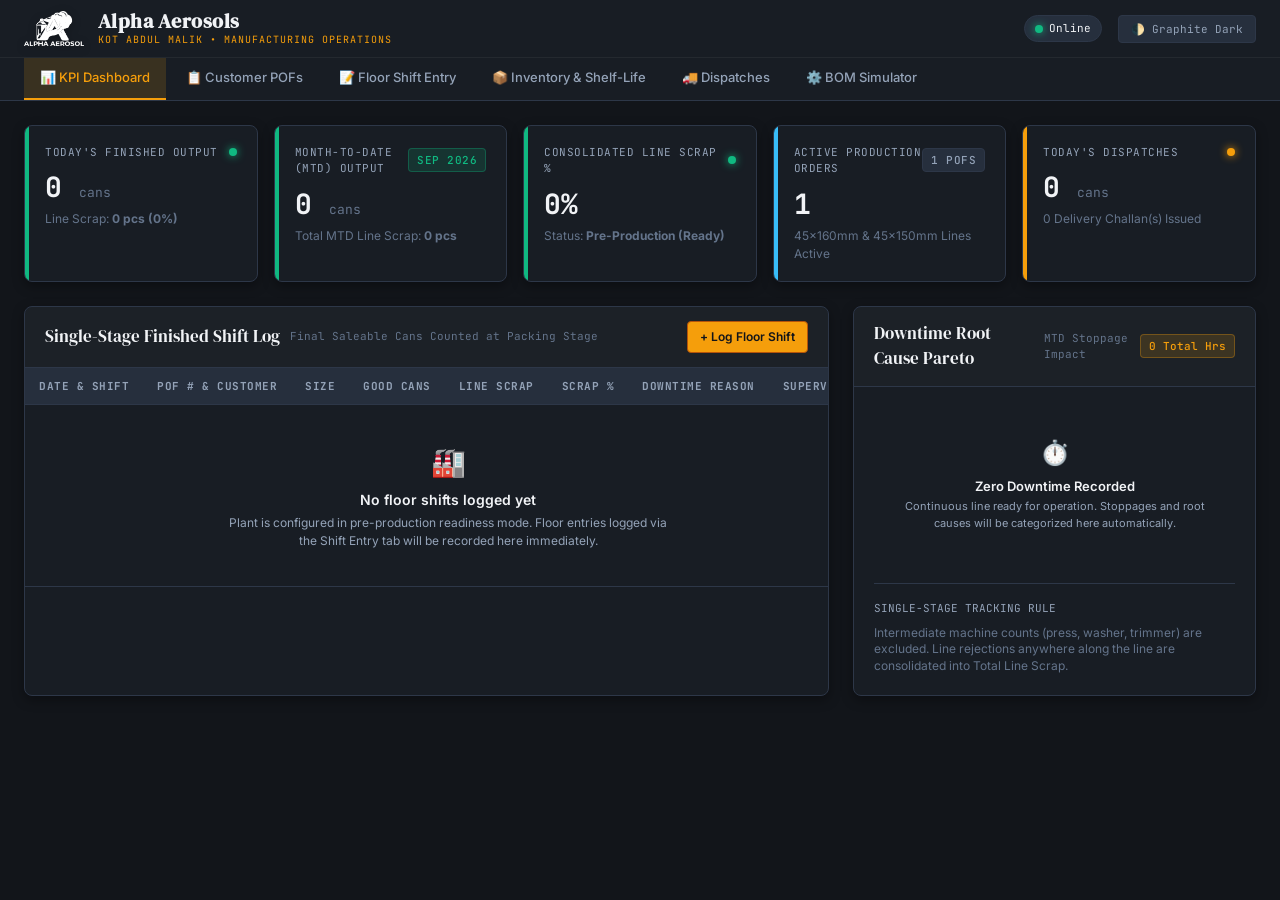
==== aerosol.html @ 7f688cb4 "feat: integrate logo, pre-production 0-entry baseline, and GitHub Pages/Vercel deployment" ====
<!DOCTYPE html>
<html lang="en" data-theme="dark">
<head>
  <meta charset="UTF-8">
  <meta name="viewport" content="width=device-width, initial-scale=1.0">
  <meta name="theme-color" content="#12151a">
  <title>Alpha Aerosols — Factory Operations Portal</title>
  <link rel="manifest" href="./manifest.json">
  <link rel="icon" type="image/png" href="./icon-192.png">
  <link rel="apple-touch-icon" href="./apple-touch-icon.png">
  <link rel="preconnect" href="https://fonts.googleapis.com">
  <link rel="preconnect" href="https://fonts.gstatic.com" crossorigin>
  <link href="https://fonts.googleapis.com/css2?family=DM+Serif+Display&family=Inter:wght@400;500;600;700&family=JetBrains+Mono:wght@400;500;600;700&display=swap" rel="stylesheet">
  <link rel="stylesheet" href="./css/app.css">
</head>
<body>

  <!-- Top Header Navigation -->
  <header class="app-header">
    <div class="header-top">
      <div class="brand-group">
        <img id="header-logo" src="./logo_dark.png" alt="Alpha Aerosols Logo" class="brand-logo-img">
        <div>
          <h1 class="brand-title">Alpha Aerosols</h1>
          <div class="brand-subtitle">Kot Abdul Malik • Manufacturing Operations</div>
        </div>
      </div>

      <div class="header-meta">
        <div class="status-pill" title="Plant Operating Mode">
          <span class="status-dot emerald" id="connection-status-dot"></span>
          <span id="connection-status-text">Online</span>
        </div>
        <span id="offline-queue-badge" class="badge badge-amber" style="display: none; cursor: pointer;" onclick="syncPendingShifts()" title="Click to manually push queued shifts">0 queued</span>
        <button class="theme-toggle-btn" onclick="toggleTheme()" id="theme-toggle-btn">
          🌓 <span id="theme-toggle-label">Graphite Dark</span>
        </button>
      </div>
    </div>

    <!-- Navigation Bar Tabs -->
    <nav class="nav-bar" id="main-nav">
      <a href="#dashboard" class="nav-tab active">
        <span>📊 KPI Dashboard</span>
      </a>
      <a href="#orders" class="nav-tab">
        <span>📋 Customer POFs</span>
      </a>
      <a href="#entry" class="nav-tab">
        <span>📝 Floor Shift Entry</span>
      </a>
      <a href="#inventory" class="nav-tab">
        <span>📦 Inventory & Shelf-Life</span>
      </a>
      <a href="#dispatches" class="nav-tab">
        <span>🚚 Dispatches</span>
      </a>
      <a href="#simulator" class="nav-tab">
        <span>⚙️ BOM Simulator</span>
      </a>
    </nav>
  </header>

  <!-- Main View Container -->
  <main class="app-container">
    <section id="view-dashboard" class="view-section active"></section>
    <section id="view-orders" class="view-section"></section>
    <section id="view-entry" class="view-section"></section>
    <section id="view-inventory" class="view-section"></section>
    <section id="view-dispatches" class="view-section"></section>
    <section id="view-simulator" class="view-section"></section>
  </main>

  <!-- Modal: Create New Order (POF) -->
  <div id="modal-new-order" class="modal-backdrop">
    <div class="modal-dialog">
      <div class="modal-header">
        <h3 style="font-family: var(--font-display); font-size: 18px;">Create New Production Order (POF)</h3>
        <button type="button" class="btn btn-secondary" style="padding: 4px 8px;" onclick="closeNewOrderModal()">✕</button>
      </div>
      <form onsubmit="submitNewOrder(event)">
        <div class="modal-body form-grid">
          <div class="form-group">
            <label class="form-label">POF Number</label>
            <input type="text" name="pof_number" class="form-input" placeholder="e.g. POF-2026-084" required>
          </div>
          <div class="form-group">
            <label class="form-label">Customer Name</label>
            <input type="text" name="customer_name" class="form-input" placeholder="e.g. L'Oreal CareLine" required>
          </div>
          <div class="form-group">
            <label class="form-label">Product Name & Description</label>
            <input type="text" name="product_name" class="form-input" placeholder="e.g. Deodorant Spray 150ml" required>
          </div>
          <div class="form-group">
            <label class="form-label">Container Size</label>
            <select name="product_size" class="form-select">
              <option value="45x160mm">45 x 160 mm (Primary Standard, 0.40mm)</option>
              <option value="45x150mm">45 x 150 mm (Alternate Standard, 0.35mm)</option>
            </select>
          </div>
          <div class="form-group">
            <label class="form-label">Order Quantity (Cans)</label>
            <input type="number" name="order_qty" class="form-input" value="100000" min="1000" required>
          </div>
          <div class="form-group">
            <label class="form-label">Tolerance % (Standard ±5%)</label>
            <input type="number" step="0.5" name="tolerance_pct" class="form-input" value="5" min="0" max="15" required>
          </div>
          <div class="form-group">
            <label class="form-label">Order Date</label>
            <input type="date" name="order_date" class="form-input" required>
          </div>
          <div class="form-group">
            <label class="form-label">Delivery Due Date</label>
            <input type="date" name="due_date" class="form-input" required>
          </div>
          <div class="form-group" style="grid-column: 1 / -1;">
            <label class="form-label">Artwork Proof Reference</label>
            <input type="text" name="artwork_ref" class="form-input" placeholder="e.g. ART-2026-REV2">
          </div>
          <div class="form-group" style="grid-column: 1 / -1;">
            <label class="form-label">Operational Notes</label>
            <textarea name="notes" class="form-textarea" rows="2" placeholder="Coating specs, delivery remarks..."></textarea>
          </div>
        </div>
        <div class="modal-footer">
          <button type="button" class="btn btn-secondary" onclick="closeNewOrderModal()">Cancel</button>
          <button type="submit" class="btn btn-primary">Create Order</button>
        </div>
      </form>
    </div>
  </div>

  <!-- Modal: Issue Delivery Challan -->
  <div id="modal-new-dispatch" class="modal-backdrop">
    <div class="modal-dialog">
      <div class="modal-header">
        <h3 style="font-family: var(--font-display); font-size: 18px;">Issue Delivery Challan & Gate Pass</h3>
        <button type="button" class="btn btn-secondary" style="padding: 4px 8px;" onclick="closeNewDispatchModal()">✕</button>
      </div>
      <form onsubmit="submitNewDispatch(event)">
        <div class="modal-body form-grid">
          <div class="form-group">
            <label class="form-label">Challan Number</label>
            <input type="text" name="challan_number" class="form-input" placeholder="e.g. DC-2026-043" required>
          </div>
          <div class="form-group">
            <label class="form-label">Dispatch Date</label>
            <input type="date" name="dispatch_date" class="form-input" required>
          </div>
          <div class="form-group" style="grid-column: 1 / -1;">
            <label class="form-label">Select Active POF #</label>
            <select name="pof_id" class="form-select" id="dispatch-pof-select" required onchange="handleDispatchPofChange(this)">
              <!-- Filled dynamically -->
            </select>
          </div>
          <div class="form-group">
            <label class="form-label">Dispatched Cans (pcs)</label>
            <input type="number" name="dispatched_cans" class="form-input" placeholder="e.g. 35000" min="1" required>
          </div>
          <div class="form-group">
            <label class="form-label">Carton Count</label>
            <input type="number" name="carton_count" class="form-input" placeholder="e.g. 175" min="1" required>
          </div>
          <div class="form-group">
            <label class="form-label">Pallet Count</label>
            <input type="number" name="pallet_count" class="form-input" placeholder="e.g. 12" min="1" required>
          </div>
          <div class="form-group">
            <label class="form-label">Vehicle Registration #</label>
            <input type="text" name="vehicle_number" class="form-input" placeholder="e.g. LES-4412" required>
          </div>
          <div class="form-group">
            <label class="form-label">Driver Name</label>
            <input type="text" name="driver_name" class="form-input" placeholder="e.g. Muhammad Akram">
          </div>
          <div class="form-group">
            <label class="form-label">Receiver Party</label>
            <input type="text" name="receiver_party" class="form-input" placeholder="e.g. Golden Pearl Cosmetics" required>
          </div>
        </div>
        <div class="modal-footer">
          <button type="button" class="btn btn-secondary" onclick="closeNewDispatchModal()">Cancel</button>
          <button type="submit" class="btn btn-primary">Authorize & Dispatch</button>
        </div>
      </form>
    </div>
  </div>

  <!-- Toast Container -->
  <div id="toast-container" class="toast-container"></div>

  <!-- Scripts -->
  <script src="./js/state.js"></script>
  <script src="./js/components/dashboard.js"></script>
  <script src="./js/components/orders.js"></script>
  <script src="./js/components/shift_entry.js"></script>
  <script src="./js/components/inventory.js"></script>
  <script src="./js/components/dispatches.js"></script>
  <script src="./js/components/simulator.js"></script>
  <script src="./js/router.js"></script>

  <!-- PWA Service Worker Registration -->
  <script>
    if ('serviceWorker' in navigator) {
      window.addEventListener('load', () => {
        navigator.serviceWorker.register('./sw.js').then((reg) => {
          reg.addEventListener('updatefound', () => {
            const newWorker = reg.installing;
            newWorker.addEventListener('statechange', () => {
              if (newWorker.state === 'installed' && navigator.serviceWorker.controller) {
                // Subtle non-disruptive update notification toast
                const toast = document.createElement('div');
                toast.className = 'toast amber';
                toast.innerHTML = `<span>App updated — <strong style="cursor:pointer; text-decoration:underline;" id="btn-refresh-pwa">Tap to Refresh</strong></span>`;
                document.getElementById('toast-container')?.appendChild(toast);
                document.getElementById('btn-refresh-pwa')?.addEventListener('click', () => {
                  newWorker.postMessage({ action: 'skipWaiting' });
                  window.location.reload();
                });
              }
            });
          });
        }).catch((err) => console.warn('SW registration failed:', err));
      });
    }

    // Populate modal dropdowns when data loads
    window.addEventListener('app:state-changed', (e) => {
      const orders = e.detail?.orders || [];
      const dispSelect = document.getElementById('dispatch-pof-select');
      if (dispSelect) {
        dispSelect.innerHTML = orders.map(o => `
          <option value="${o.id}">${o.pof_number} — ${o.customer_name} (${formatNumber(o.order_qty)} cans)</option>
        `).join('');
        if (typeof handleDispatchPofChange === 'function' && dispSelect.value) {
          handleDispatchPofChange(dispSelect);
        }
      }
      const today = new Date().toISOString().split('T')[0];
      const ordDate = document.querySelector('#modal-new-order input[name="order_date"]');
      if (ordDate && !ordDate.value) ordDate.value = today;
      const dispDate = document.querySelector('#modal-new-dispatch input[name="dispatch_date"]');
      if (dispDate && !dispDate.value) dispDate.value = today;
    });
  </script>
</body>
</html>
---- css/app.css ----
/* ==========================================================================
   ALPHA AEROSOLS (KOT ABDUL MALIK) — INDUSTRIAL DESIGN SYSTEM
   Bespoke Industrial Aesthetic (Graphite / Aluminum Steel / Amber / Emerald)
   ========================================================================== */

:root {
  --font-display: 'DM Serif Display', Georgia, serif;
  --font-ui: 'Inter', -apple-system, BlinkMacSystemFont, 'Segoe UI', Roboto, sans-serif;
  --font-mono: 'JetBrains Mono', 'SFMono-Regular', Consolas, monospace;

  /* Theme: Brushed Graphite Dark (Default) */
  --bg-base: #12151a;
  --bg-surface: #181d24;
  --bg-surface-elevated: #202732;
  --bg-subtle: #262f3d;
  --border-subtle: #2d3748;
  --border-strong: #3f4d63;

  --text-main: #f1f3f6;
  --text-muted: #94a3b8;
  --text-dim: #64748b;

  --color-amber: #f59e0b;
  --color-amber-dark: #b45309;
  --color-amber-glow: rgba(245, 158, 11, 0.15);

  --color-emerald: #10b981;
  --color-emerald-dark: #047857;
  --color-emerald-glow: rgba(16, 185, 129, 0.15);

  --color-danger: #ef4444;
  --color-danger-glow: rgba(239, 68, 68, 0.15);

  --color-steel: #718096;
  --color-blue: #38bdf8;

  --shadow-card: 0 4px 12px rgba(0, 0, 0, 0.35);
  --shadow-elevated: 0 8px 24px rgba(0, 0, 0, 0.45);
  --radius-sm: 4px;
  --radius-md: 8px;
  --radius-lg: 12px;
  --transition-fast: 0.15s ease;
}

[data-theme="light"] {
  --bg-base: #f1f3f6;
  --bg-surface: #ffffff;
  --bg-surface-elevated: #f8fafc;
  --bg-subtle: #e2e8f0;
  --border-subtle: #cbd5e1;
  --border-strong: #94a3b8;

  --text-main: #0f172a;
  --text-muted: #475569;
  --text-dim: #64748b;

  --color-amber-glow: rgba(245, 158, 11, 0.22);
  --color-emerald-glow: rgba(16, 185, 129, 0.22);
  --color-danger-glow: rgba(239, 68, 68, 0.22);
  --shadow-card: 0 2px 8px rgba(0, 0, 0, 0.08);
  --shadow-elevated: 0 6px 16px rgba(0, 0, 0, 0.12);
}

* {
  box-sizing: border-box;
  margin: 0;
  padding: 0;
}

body {
  background-color: var(--bg-base);
  color: var(--text-main);
  font-family: var(--font-ui);
  font-size: 14px;
  line-height: 1.5;
  min-height: 100vh;
  display: flex;
  flex-direction: column;
  -webkit-font-smoothing: antialiased;
}

/* ================= Top App Header ================= */
.app-header {
  background: var(--bg-surface);
  border-bottom: 1px solid var(--border-subtle);
  position: sticky;
  top: 0;
  z-index: 100;
  backdrop-filter: blur(8px);
}

.header-top {
  display: flex;
  align-items: center;
  justify-content: space-between;
  padding: 10px 24px;
  border-bottom: 1px solid rgba(255, 255, 255, 0.05);
}

.brand-group {
  display: flex;
  align-items: center;
  gap: 14px;
}

.brand-logo-mark {
  width: 36px;
  height: 36px;
  background: linear-gradient(135deg, #2d3748, #1a202c);
  border: 1px solid var(--color-amber);
  border-radius: var(--radius-sm);
  display: flex;
  align-items: center;
  justify-content: center;
  font-family: var(--font-display);
  font-size: 20px;
  font-weight: bold;
  color: var(--color-amber);
  box-shadow: 0 0 10px var(--color-amber-glow);
}

.brand-logo-img {
  height: 36px;
  width: auto;
  max-width: 140px;
  display: block;
  object-fit: contain;
  filter: drop-shadow(0 2px 4px rgba(0, 0, 0, 0.25));
  transition: transform 0.2s ease-in-out;
}

.brand-logo-img:hover {
  transform: scale(1.04);
}

.brand-title {
  font-family: var(--font-display);
  font-size: 20px;
  letter-spacing: 0.5px;
  color: var(--text-main);
  line-height: 1.1;
}

.brand-subtitle {
  font-family: var(--font-mono);
  font-size: 10px;
  text-transform: uppercase;
  letter-spacing: 1px;
  color: var(--color-amber);
}

.header-meta {
  display: flex;
  align-items: center;
  gap: 16px;
}

.status-pill {
  display: inline-flex;
  align-items: center;
  gap: 6px;
  background: var(--bg-subtle);
  border: 1px solid var(--border-subtle);
  padding: 4px 10px;
  border-radius: 20px;
  font-family: var(--font-mono);
  font-size: 11px;
}

.status-dot {
  width: 8px;
  height: 8px;
  border-radius: 50%;
  background-color: var(--color-emerald);
  box-shadow: 0 0 8px var(--color-emerald);
}

.status-dot.amber {
  background-color: var(--color-amber);
  box-shadow: 0 0 8px var(--color-amber);
}

.status-dot.red {
  background-color: var(--color-danger);
  box-shadow: 0 0 8px var(--color-danger);
}

.theme-toggle-btn {
  background: var(--bg-subtle);
  border: 1px solid var(--border-subtle);
  color: var(--text-muted);
  padding: 6px 12px;
  border-radius: var(--radius-sm);
  cursor: pointer;
  font-family: var(--font-mono);
  font-size: 11px;
  transition: all var(--transition-fast);
}

.theme-toggle-btn:hover {
  color: var(--text-main);
  border-color: var(--color-amber);
}

/* ================= Navigation Tabs ================= */
.nav-bar {
  display: flex;
  gap: 4px;
  padding: 0 24px;
  overflow-x: auto;
}

.nav-tab {
  display: inline-flex;
  align-items: center;
  gap: 8px;
  padding: 10px 16px;
  color: var(--text-muted);
  text-decoration: none;
  font-weight: 500;
  font-size: 13px;
  border-bottom: 2px solid transparent;
  transition: all var(--transition-fast);
  white-space: nowrap;
}

.nav-tab:hover {
  color: var(--text-main);
}

.nav-tab.active {
  color: var(--color-amber);
  border-bottom-color: var(--color-amber);
  background: var(--color-amber-glow);
}

.nav-badge {
  font-family: var(--font-mono);
  font-size: 10px;
  padding: 2px 6px;
  border-radius: 10px;
  background: var(--bg-subtle);
  color: var(--text-muted);
}

/* ================= Main View Container ================= */
.app-container {
  flex: 1;
  max-width: 1400px;
  width: 100%;
  margin: 0 auto;
  padding: 24px;
}

.view-section {
  display: none;
  animation: fadeIn 0.2s ease-in-out;
}

.view-section.active {
  display: block;
}

@keyframes fadeIn {
  from { opacity: 0; transform: translateY(4px); }
  to { opacity: 1; transform: translateY(0); }
}

/* ================= Cards & Panels ================= */
.panel {
  background: var(--bg-surface);
  border: 1px solid var(--border-subtle);
  border-radius: var(--radius-md);
  box-shadow: var(--shadow-card);
  margin-bottom: 24px;
  overflow: hidden;
}

.panel-header {
  padding: 14px 20px;
  border-bottom: 1px solid var(--border-subtle);
  display: flex;
  align-items: center;
  justify-content: space-between;
  background: rgba(255, 255, 255, 0.015);
}

.panel-title {
  font-family: var(--font-display);
  font-size: 17px;
  color: var(--text-main);
  display: flex;
  align-items: center;
  gap: 10px;
}

.panel-title small {
  font-family: var(--font-mono);
  font-size: 11px;
  color: var(--text-dim);
  font-weight: normal;
}

.panel-body {
  padding: 20px;
}

/* ================= KPI Grid ================= */
.kpi-grid {
  display: grid;
  grid-template-columns: repeat(auto-fit, minmax(220px, 1fr));
  gap: 16px;
  margin-bottom: 24px;
}

.kpi-card {
  background: var(--bg-surface);
  border: 1px solid var(--border-subtle);
  border-radius: var(--radius-md);
  padding: 18px 20px;
  box-shadow: var(--shadow-card);
  position: relative;
  overflow: hidden;
  transition: transform var(--transition-fast), border-color var(--transition-fast);
}

.kpi-card:hover {
  border-color: var(--border-strong);
  transform: translateY(-2px);
}

.kpi-card::before {
  content: "";
  position: absolute;
  top: 0;
  left: 0;
  width: 4px;
  height: 100%;
  background: var(--border-subtle);
}

.kpi-card.amber::before { background: var(--color-amber); }
.kpi-card.emerald::before { background: var(--color-emerald); }
.kpi-card.blue::before { background: var(--color-blue); }
.kpi-card.red::before { background: var(--color-danger); }

.kpi-label {
  font-size: 11px;
  font-family: var(--font-mono);
  text-transform: uppercase;
  letter-spacing: 0.5px;
  color: var(--text-muted);
  display: flex;
  align-items: center;
  justify-content: space-between;
}

.kpi-value {
  font-family: var(--font-mono);
  font-size: 28px;
  font-weight: 700;
  color: var(--text-main);
  margin: 6px 0 2px 0;
}

.kpi-sub {
  font-size: 12px;
  color: var(--text-dim);
  display: flex;
  align-items: center;
  gap: 6px;
}

/* ================= Tables ================= */
.table-responsive {
  width: 100%;
  overflow-x: auto;
}

.data-table {
  width: 100%;
  border-collapse: collapse;
  font-size: 13px;
}

.data-table th {
  background: var(--bg-subtle);
  color: var(--text-muted);
  font-family: var(--font-mono);
  font-size: 11px;
  text-transform: uppercase;
  letter-spacing: 0.5px;
  padding: 10px 14px;
  text-align: left;
  border-bottom: 1px solid var(--border-subtle);
  white-space: nowrap;
}

.data-table th.num, .data-table td.num {
  text-align: right;
  font-family: var(--font-mono);
}

.data-table td {
  padding: 12px 14px;
  border-bottom: 1px solid var(--border-subtle);
  color: var(--text-main);
}

.data-table tr:hover td {
  background: rgba(255, 255, 255, 0.02);
}

/* ================= Badges & Indicators ================= */
.badge {
  display: inline-flex;
  align-items: center;
  gap: 5px;
  padding: 3px 8px;
  border-radius: var(--radius-sm);
  font-family: var(--font-mono);
  font-size: 11px;
  font-weight: 500;
  white-space: nowrap;
}

.badge-emerald {
  background: var(--color-emerald-glow);
  color: var(--color-emerald);
  border: 1px solid rgba(16, 185, 129, 0.3);
}

.badge-amber {
  background: var(--color-amber-glow);
  color: var(--color-amber);
  border: 1px solid rgba(245, 158, 11, 0.3);
}

.badge-red {
  background: var(--color-danger-glow);
  color: var(--color-danger);
  border: 1px solid rgba(239, 68, 68, 0.3);
}

.badge-steel {
  background: var(--bg-subtle);
  color: var(--text-muted);
  border: 1px solid var(--border-subtle);
}

.progress-bar-container {
  width: 100%;
  height: 6px;
  background: var(--bg-subtle);
  border-radius: 3px;
  overflow: hidden;
  margin-top: 4px;
}

.progress-bar-fill {
  height: 100%;
  background: var(--color-emerald);
  border-radius: 3px;
  transition: width 0.3s ease;
}

.progress-bar-fill.amber { background: var(--color-amber); }
.progress-bar-fill.red { background: var(--color-danger); }

/* ================= Forms & Inputs ================= */
.form-grid {
  display: grid;
  grid-template-columns: repeat(auto-fit, minmax(240px, 1fr));
  gap: 16px;
}

.form-group {
  display: flex;
  flex-direction: column;
  gap: 6px;
}

.form-label {
  font-family: var(--font-mono);
  font-size: 11px;
  text-transform: uppercase;
  letter-spacing: 0.5px;
  color: var(--text-muted);
}

.form-input, .form-select, .form-textarea {
  background: var(--bg-base);
  border: 1px solid var(--border-subtle);
  border-radius: var(--radius-sm);
  color: var(--text-main);
  padding: 10px 12px;
  font-family: var(--font-mono);
  font-size: 13px;
  outline: none;
  transition: border-color var(--transition-fast);
}

.form-input:focus, .form-select:focus, .form-textarea:focus {
  border-color: var(--color-amber);
  box-shadow: 0 0 0 2px var(--color-amber-glow);
}

.form-input-lg {
  font-size: 18px;
  font-weight: bold;
  padding: 12px 16px;
}

.btn {
  display: inline-flex;
  align-items: center;
  justify-content: center;
  gap: 8px;
  padding: 10px 18px;
  font-size: 13px;
  font-weight: 600;
  border-radius: var(--radius-sm);
  border: 1px solid transparent;
  cursor: pointer;
  transition: all var(--transition-fast);
  text-decoration: none;
}

.btn-primary {
  background: var(--color-amber);
  color: #12151a;
  border-color: var(--color-amber-dark);
}

.btn-primary:hover {
  background: #fbb034;
  box-shadow: 0 0 12px var(--color-amber-glow);
}

.btn-secondary {
  background: var(--bg-subtle);
  color: var(--text-main);
  border-color: var(--border-subtle);
}

.btn-secondary:hover {
  background: var(--bg-surface-elevated);
  border-color: var(--border-strong);
}

.btn-emerald {
  background: var(--color-emerald);
  color: #12151a;
}

.btn-emerald:hover {
  background: #34d399;
}

/* ================= Modals ================= */
.modal-backdrop {
  position: fixed;
  top: 0;
  left: 0;
  width: 100vw;
  height: 100vh;
  background: rgba(0, 0, 0, 0.7);
  backdrop-filter: blur(4px);
  display: none;
  align-items: center;
  justify-content: center;
  z-index: 200;
}

.modal-backdrop.active {
  display: flex;
}

.modal-dialog {
  background: var(--bg-surface);
  border: 1px solid var(--border-strong);
  border-radius: var(--radius-md);
  box-shadow: var(--shadow-elevated);
  max-width: 600px;
  width: 90%;
  max-height: 90vh;
  overflow-y: auto;
  animation: modalScale 0.2s ease;
}

@keyframes modalScale {
  from { transform: scale(0.95); opacity: 0; }
  to { transform: scale(1); opacity: 1; }
}

.modal-header {
  padding: 16px 20px;
  border-bottom: 1px solid var(--border-subtle);
  display: flex;
  align-items: center;
  justify-content: space-between;
}

.modal-body {
  padding: 20px;
}

.modal-footer {
  padding: 14px 20px;
  border-top: 1px solid var(--border-subtle);
  display: flex;
  align-items: center;
  justify-content: flex-end;
  gap: 12px;
}

/* ================= Toast Notification ================= */
.toast-container {
  position: fixed;
  bottom: 20px;
  right: 20px;
  z-index: 300;
  display: flex;
  flex-direction: column;
  gap: 10px;
}

.toast {
  background: var(--bg-surface-elevated);
  border: 1px solid var(--border-strong);
  border-radius: var(--radius-sm);
  padding: 12px 18px;
  box-shadow: var(--shadow-elevated);
  display: flex;
  align-items: center;
  gap: 12px;
  font-size: 13px;
  color: var(--text-main);
  animation: slideUp 0.25s ease;
}

.toast.amber { border-left: 4px solid var(--color-amber); }
.toast.emerald { border-left: 4px solid var(--color-emerald); }
.toast.red { border-left: 4px solid var(--color-danger); }

@keyframes slideUp {
  from { transform: translateY(20px); opacity: 0; }
  to { transform: translateY(0); opacity: 1; }
}

/* ================= Floor Logger Specifics ================= */
.shift-toggle-group {
  display: flex;
  gap: 10px;
  margin-bottom: 12px;
}

.shift-btn {
  flex: 1;
  padding: 14px;
  border-radius: var(--radius-sm);
  background: var(--bg-base);
  border: 1px solid var(--border-subtle);
  color: var(--text-muted);
  font-family: var(--font-mono);
  font-size: 14px;
  font-weight: bold;
  cursor: pointer;
  transition: all var(--transition-fast);
}

.shift-btn.active {
  background: var(--bg-surface-elevated);
  border-color: var(--color-amber);
  color: var(--color-amber);
  box-shadow: 0 0 10px var(--color-amber-glow);
}

.metric-highlight-box {
  background: var(--bg-base);
  border: 1px solid var(--border-subtle);
  border-radius: var(--radius-sm);
  padding: 16px;
  display: flex;
  justify-content: space-around;
  align-items: center;
  text-align: center;
}

/* Responsive adjustments */
@media (max-width: 768px) {
  .header-top { padding: 8px 14px; }
  .app-container { padding: 14px; }
  .kpi-grid { grid-template-columns: 1fr 1fr; }
  .nav-bar { padding: 0 14px; }
}
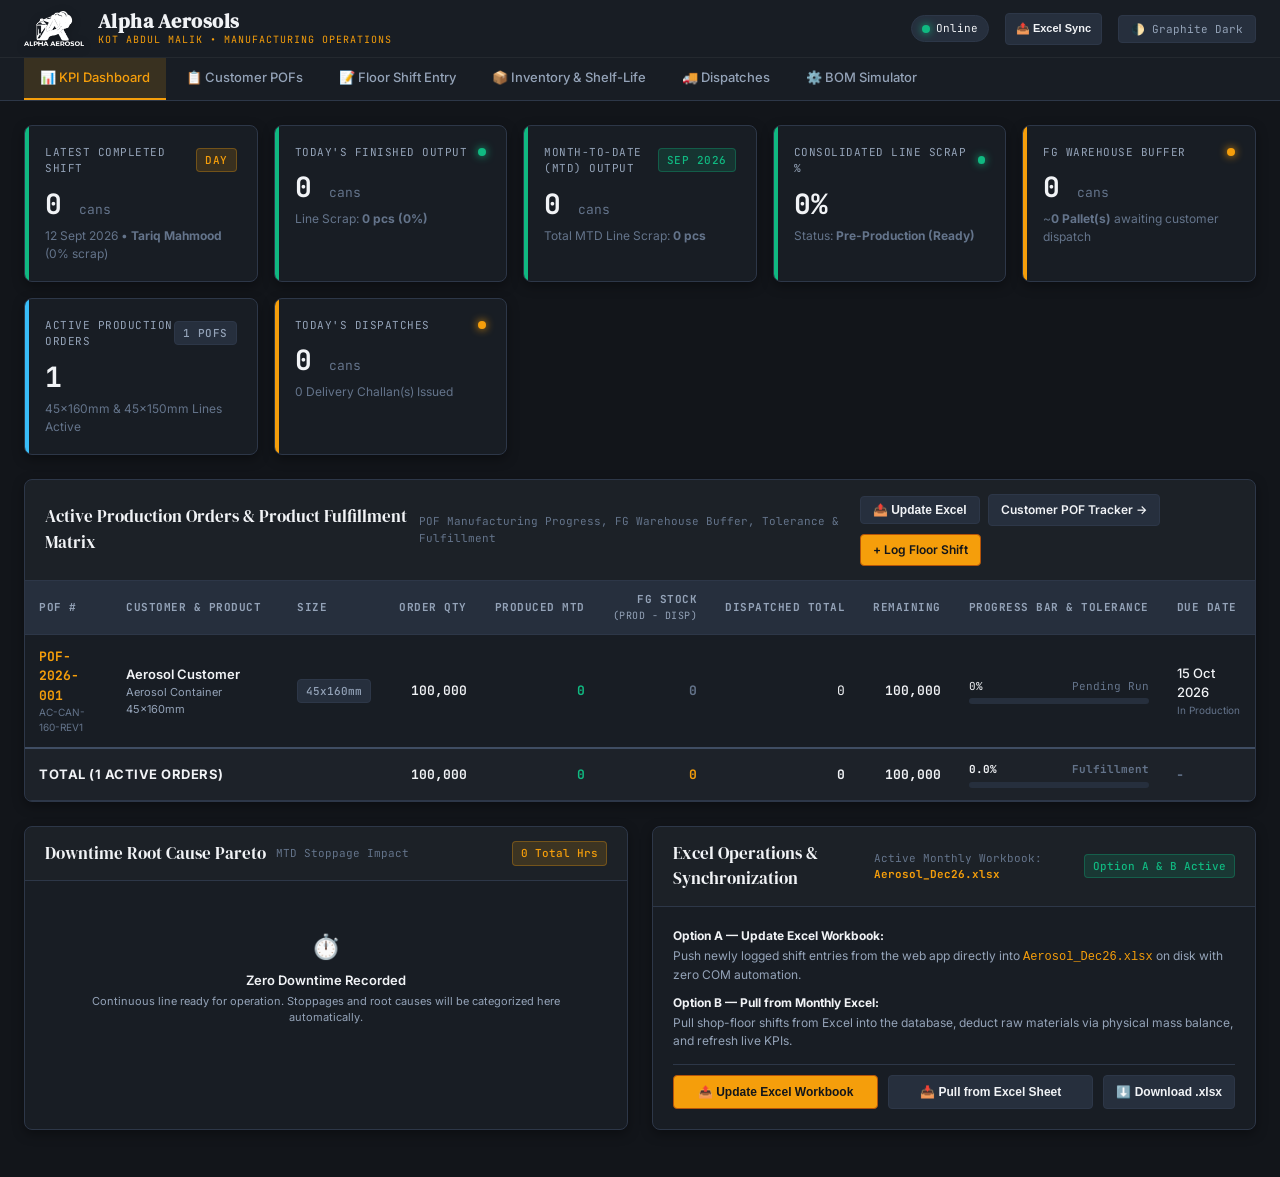
==== commit 17c56fef: "feat: implement bidirectional Excel sync (Option A & B), support dynamic Aerosol_MmmYY workbooks, an" ====
--- a/aerosol.html
+++ b/aerosol.html
@@ -32,6 +32,9 @@
           <span id="connection-status-text">Online</span>
         </div>
         <span id="offline-queue-badge" class="badge badge-amber" style="display: none; cursor: pointer;" onclick="syncPendingShifts()" title="Click to manually push queued shifts">0 queued</span>
+        <button type="button" class="btn btn-secondary" onclick="syncToExcel()" style="padding: 4px 10px; font-size: 11px; height: 32px;" title="Push shifts to monthly Excel workbook">
+          📤 Excel Sync
+        </button>
         <button class="theme-toggle-btn" onclick="toggleTheme()" id="theme-toggle-btn">
           🌓 <span id="theme-toggle-label">Graphite Dark</span>
         </button>
--- a/css/app.css
+++ b/css/app.css
@@ -375,6 +375,7 @@
 .table-responsive {
   width: 100%;
   overflow-x: auto;
+  -webkit-overflow-scrolling: touch;
 }
 
 .data-table {
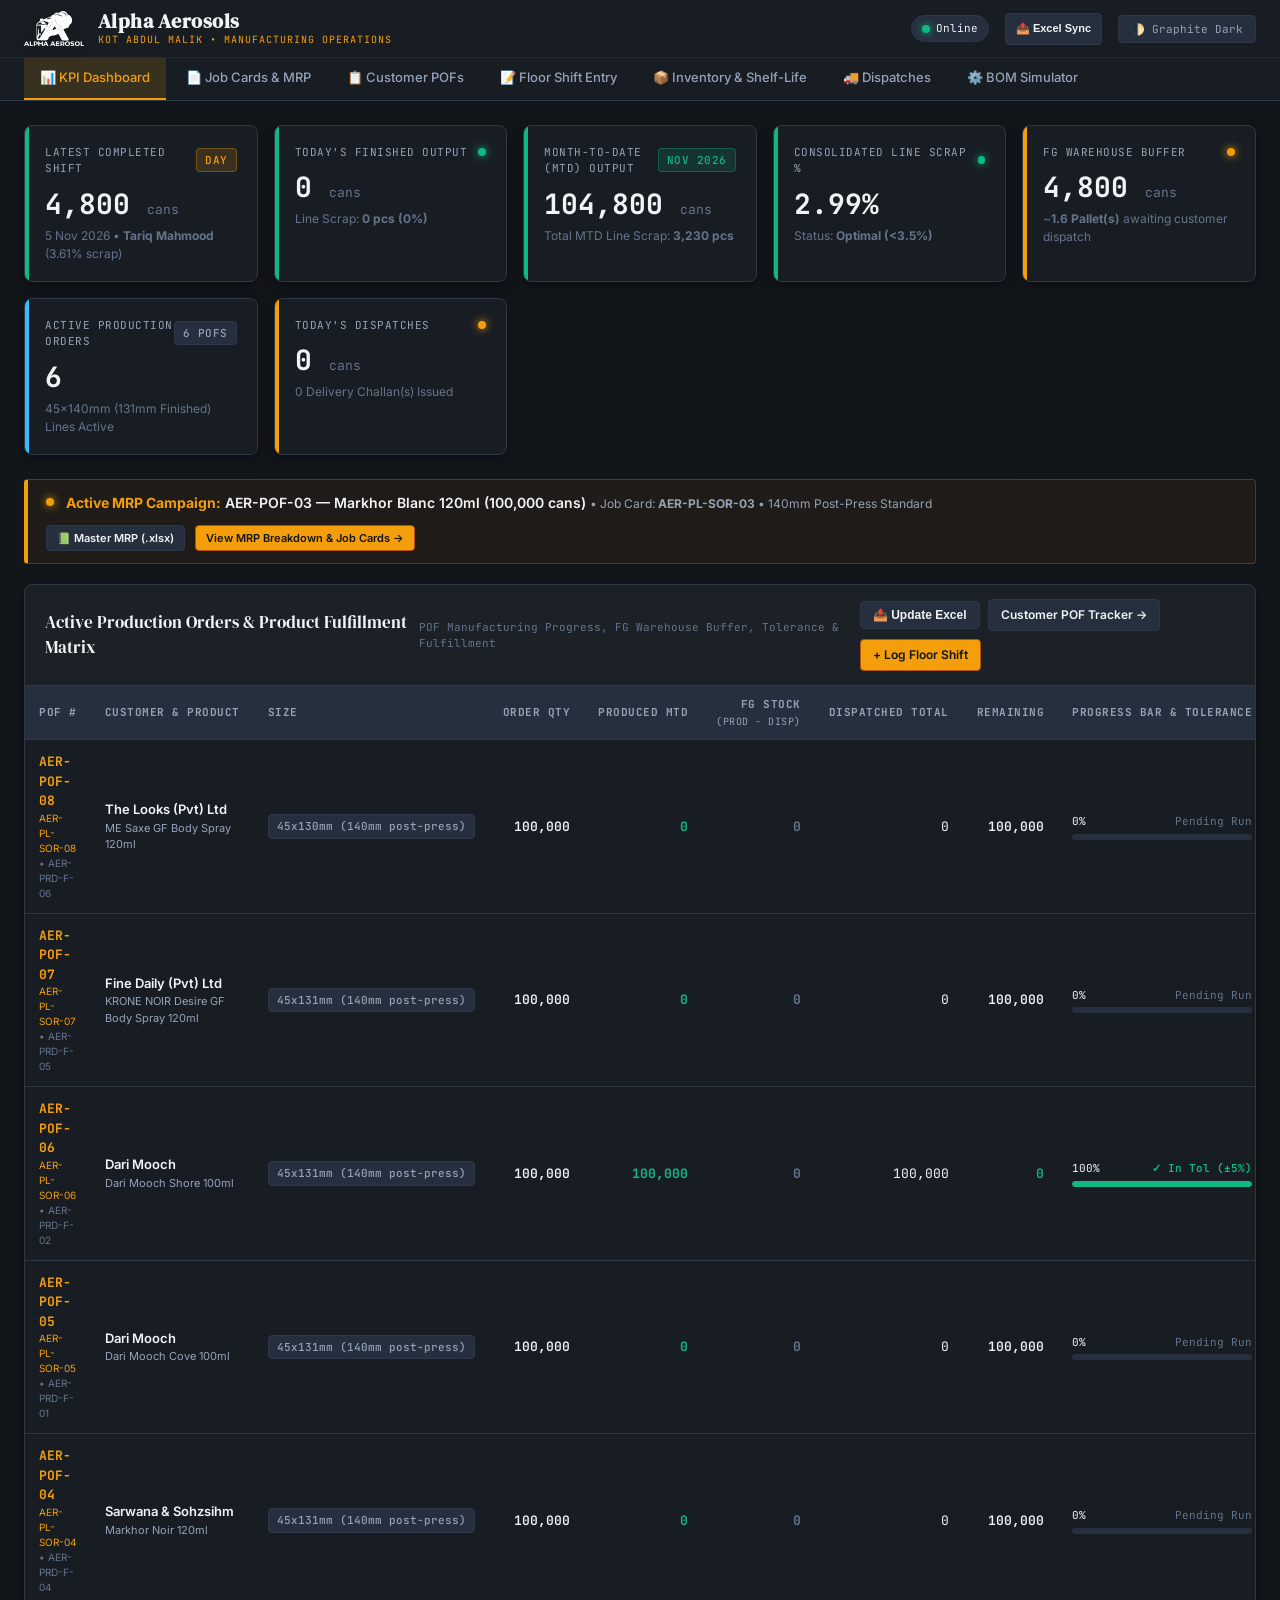
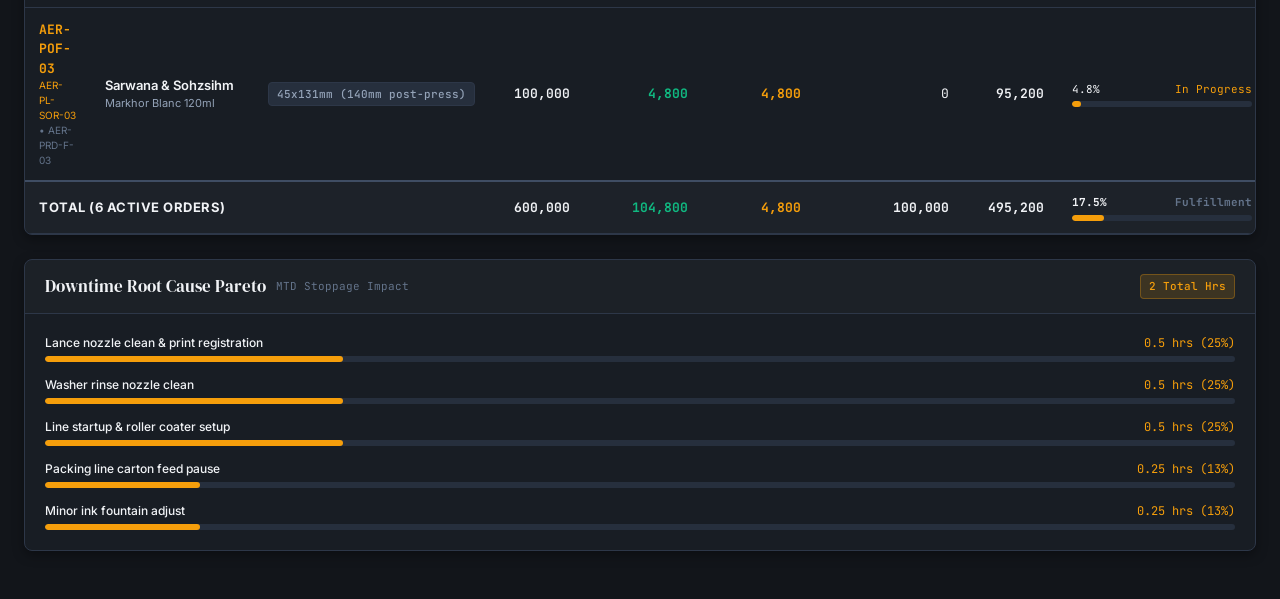
==== commit 6bde529a: "feat: update MRP workbook, JOF templates, carton specs (450 pcs/box), job card links, and executive " ====
--- a/aerosol.html
+++ b/aerosol.html
@@ -11,7 +11,7 @@
   <link rel="preconnect" href="https://fonts.googleapis.com">
   <link rel="preconnect" href="https://fonts.gstatic.com" crossorigin>
   <link href="https://fonts.googleapis.com/css2?family=DM+Serif+Display&family=Inter:wght@400;500;600;700&family=JetBrains+Mono:wght@400;500;600;700&display=swap" rel="stylesheet">
-  <link rel="stylesheet" href="./css/app.css">
+  <link rel="stylesheet" href="./css/app.css?v=20261114">
 </head>
 <body>
 
@@ -46,6 +46,9 @@
       <a href="#dashboard" class="nav-tab active">
         <span>📊 KPI Dashboard</span>
       </a>
+      <a href="#jobcards" class="nav-tab">
+        <span>📄 Job Cards & MRP</span>
+      </a>
       <a href="#orders" class="nav-tab">
         <span>📋 Customer POFs</span>
       </a>
@@ -67,6 +70,7 @@
   <!-- Main View Container -->
   <main class="app-container">
     <section id="view-dashboard" class="view-section active"></section>
+    <section id="view-jobcards" class="view-section"></section>
     <section id="view-orders" class="view-section"></section>
     <section id="view-entry" class="view-section"></section>
     <section id="view-inventory" class="view-section"></section>
@@ -98,8 +102,10 @@
           <div class="form-group">
             <label class="form-label">Container Size</label>
             <select name="product_size" class="form-select">
-              <option value="45x160mm">45 x 160 mm (Primary Standard, 0.40mm)</option>
-              <option value="45x150mm">45 x 150 mm (Alternate Standard, 0.35mm)</option>
+              <option value="45x131mm">45 x 131 mm (140mm post-press - Standard)</option>
+              <option value="45x130mm">45 x 130 mm (140mm post-press - ME Saxe)</option>
+              <option value="45x160mm">45 x 160 mm (Tall Can, 0.40mm)</option>
+              <option value="45x150mm">45 x 150 mm (Medium Can, 0.35mm)</option>
             </select>
           </div>
           <div class="form-group">
@@ -164,7 +170,7 @@
           </div>
           <div class="form-group">
             <label class="form-label">Carton Count</label>
-            <input type="number" name="carton_count" class="form-input" placeholder="e.g. 175" min="1" required>
+            <input type="number" name="carton_count" class="form-input" placeholder="e.g. 78 (450 pcs/box)" min="1" required>
           </div>
           <div class="form-group">
             <label class="form-label">Pallet Count</label>
@@ -195,14 +201,15 @@
   <div id="toast-container" class="toast-container"></div>
 
   <!-- Scripts -->
-  <script src="./js/state.js"></script>
-  <script src="./js/components/dashboard.js"></script>
-  <script src="./js/components/orders.js"></script>
-  <script src="./js/components/shift_entry.js"></script>
-  <script src="./js/components/inventory.js"></script>
-  <script src="./js/components/dispatches.js"></script>
-  <script src="./js/components/simulator.js"></script>
-  <script src="./js/router.js"></script>
+  <script src="./js/state.js?v=20261114"></script>
+  <script src="./js/components/dashboard.js?v=20261114"></script>
+  <script src="./js/components/job_cards.js?v=20261114"></script>
+  <script src="./js/components/orders.js?v=20261114"></script>
+  <script src="./js/components/shift_entry.js?v=20261114"></script>
+  <script src="./js/components/inventory.js?v=20261114"></script>
+  <script src="./js/components/dispatches.js?v=20261114"></script>
+  <script src="./js/components/simulator.js?v=20261114"></script>
+  <script src="./js/router.js?v=20261114"></script>
 
   <!-- PWA Service Worker Registration -->
   <script>
